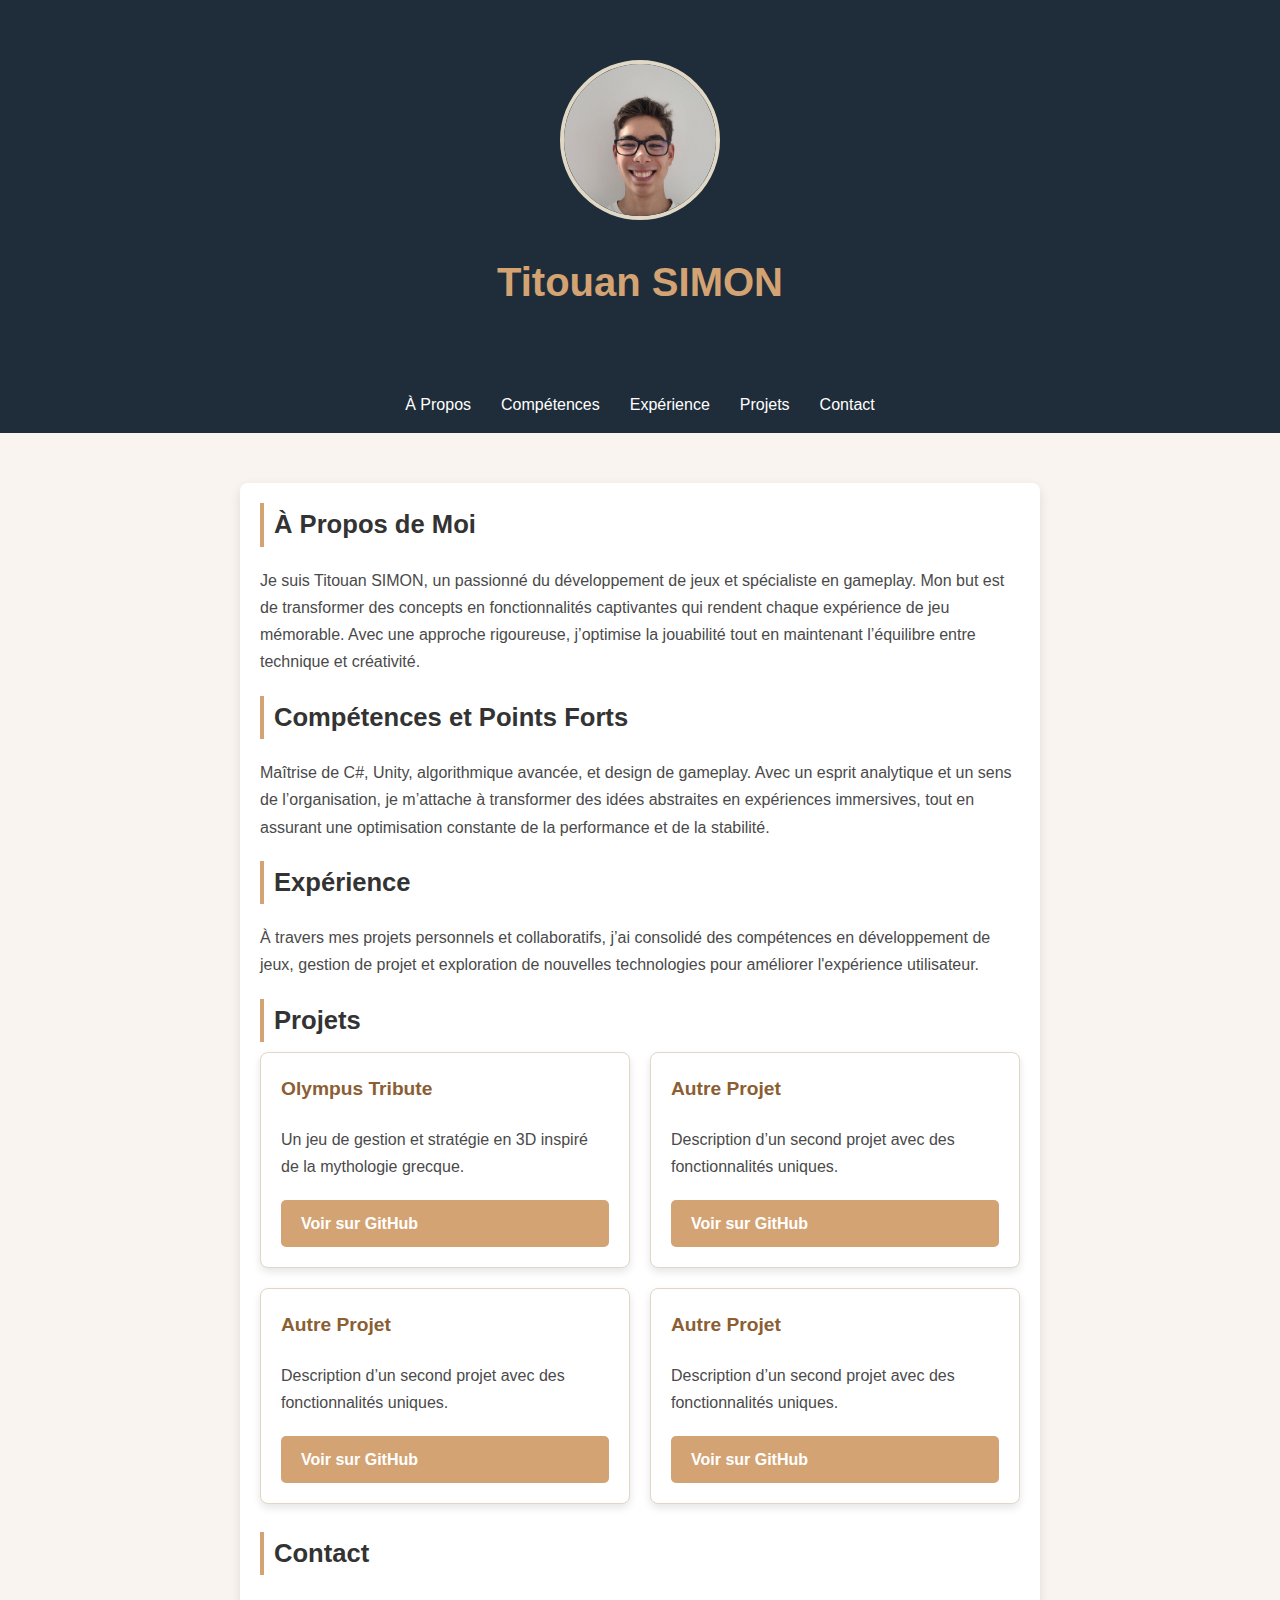
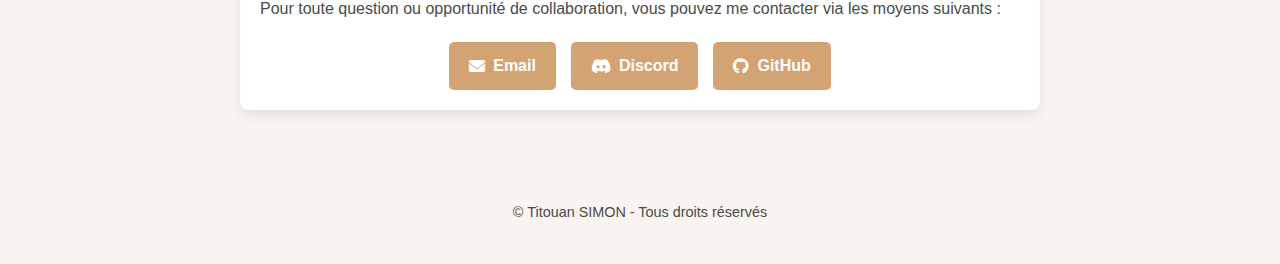
==== templates/index.html @ 2f60e069 "Initial commit" ====
<!DOCTYPE html>
<html lang="fr">
<head>
    <meta charset="UTF-8">
    <meta name="viewport" content="width=device-width, initial-scale=1.0">
    <title>Profil de Titouan Simon</title>
    <link rel="stylesheet" href="..\static\css\style.css">
    <link rel="stylesheet" href="https://cdnjs.cloudflare.com/ajax/libs/font-awesome/6.0.0-beta3/css/all.min.css">

</head>
<body>

    <!-- En-tête -->
    <header>
        <div class="header-container">
            <!-- <img src="..\static\IMG\avatar.jpg" alt="Photo de Titouan" class="avatar"> -->
            <img src="..\static\IMG\avatar.jpg" alt="Photo de Titouan" class="avatar">
            <h1>Titouan SIMON</h1>
            <!--<h2>Gameplay Programmer</h2> -->
            <!--<p>Concepteur de mécanismes de jeu immersifs, je mets en avant rigueur, créativité et précision pour offrir des expériences de jeu captivantes.</p>
         -->
        </div>
        <nav>
            <ul class="menu">
                <li><a href="#about">À Propos</a></li>
                <li><a href="#skills">Compétences</a></li>
                <li><a href="#experience">Expérience</a></li>
                <li><a href="#projects">Projets</a></li>
                <li><a href="#contact">Contact</a></li>
            </ul>
        </nav>
    </header>

    <main class="container">

        <!-- Section À Propos -->
        <section id="about" class="box">
            <h3>À Propos de Moi</h3>
            <p>Je suis Titouan SIMON, un passionné du développement de jeux et spécialiste en gameplay. Mon but est de transformer des concepts en fonctionnalités captivantes qui rendent chaque expérience de jeu mémorable. Avec une approche rigoureuse, j’optimise la jouabilité tout en maintenant l’équilibre entre technique et créativité.</p>
        </section>

        <!-- Section Compétences -->
        <section id="skills" class="box">
            <h3>Compétences et Points Forts</h3>
            <p>Maîtrise de C#, Unity, algorithmique avancée, et design de gameplay. Avec un esprit analytique et un sens de l’organisation, je m’attache à transformer des idées abstraites en expériences immersives, tout en assurant une optimisation constante de la performance et de la stabilité.</p>
        </section>

        <!-- Section Expérience -->
        <section id="experience" class="box">
            <h3>Expérience</h3>
            <p>À travers mes projets personnels et collaboratifs, j’ai consolidé des compétences en développement de jeux, gestion de projet et exploration de nouvelles technologies pour améliorer l'expérience utilisateur.</p>
        </section>

        <!-- Section Projets -->
        <section id="projects" class="box">
            <h3>Projets</h3>
            <div class="projects-container">
                <div class="project-item">
                    <h4>Olympus Tribute</h4>
                    <p>Un jeu de gestion et stratégie en 3D inspiré de la mythologie grecque.</p>
                    <a href="https://github.com/ton-github/olympus-tribute" target="_blank" class="button">Voir sur GitHub</a>
                </div>
                <div class="project-item">
                    <h4>Autre Projet</h4>
                    <p>Description d’un second projet avec des fonctionnalités uniques.</p>
                    <a href="https://github.com/ton-github/second-project" target="_blank" class="button">Voir sur GitHub</a>
                </div>
                <!-- Ajoute d'autres projets ici -->
                <div class="project-item">
                    <h4>Autre Projet</h4>
                    <p>Description d’un second projet avec des fonctionnalités uniques.</p>
                    <a href="https://github.com/ton-github/second-project" target="_blank" class="button">Voir sur GitHub</a>
                </div>
                <div class="project-item">
                    <h4>Autre Projet</h4>
                    <p>Description d’un second projet avec des fonctionnalités uniques.</p>
                    <a href="https://github.com/ton-github/second-project" target="_blank" class="button">Voir sur GitHub</a>
                </div>
            </div>
        </section>
        <br>
        <!-- Section Contact -->
        <section id="contact" class="box">
            <h3>Contact</h3>
            <p>Pour toute question ou opportunité de collaboration, vous pouvez me contacter via les moyens suivants :</p>
            <div class="contact-options">
                <!-- <a href="https://www.linkedin.com/in/ton-linkedin" target="_blank" class="button">
                    <i class="fab fa-linkedin"></i> LinkedIn
                </a> -->
                <a href="mailto:ton-email@example.com" class="button">
                    <i class="fas fa-envelope"></i> Email
                </a>
                <a href="https://discordapp.com/users/votre-discord-id" target="_blank" class="button">
                    <i class="fab fa-discord"></i> Discord
                </a>
                <a href="https://github.com/ton-github" target="_blank" class="button">
                    <i class="fab fa-github"></i> GitHub
                </a>
            </div>
        </section>

    </main>
    <footer>
        <p>&copy; Titouan SIMON - Tous droits réservés</p>
    </footer>
</body>
</html>
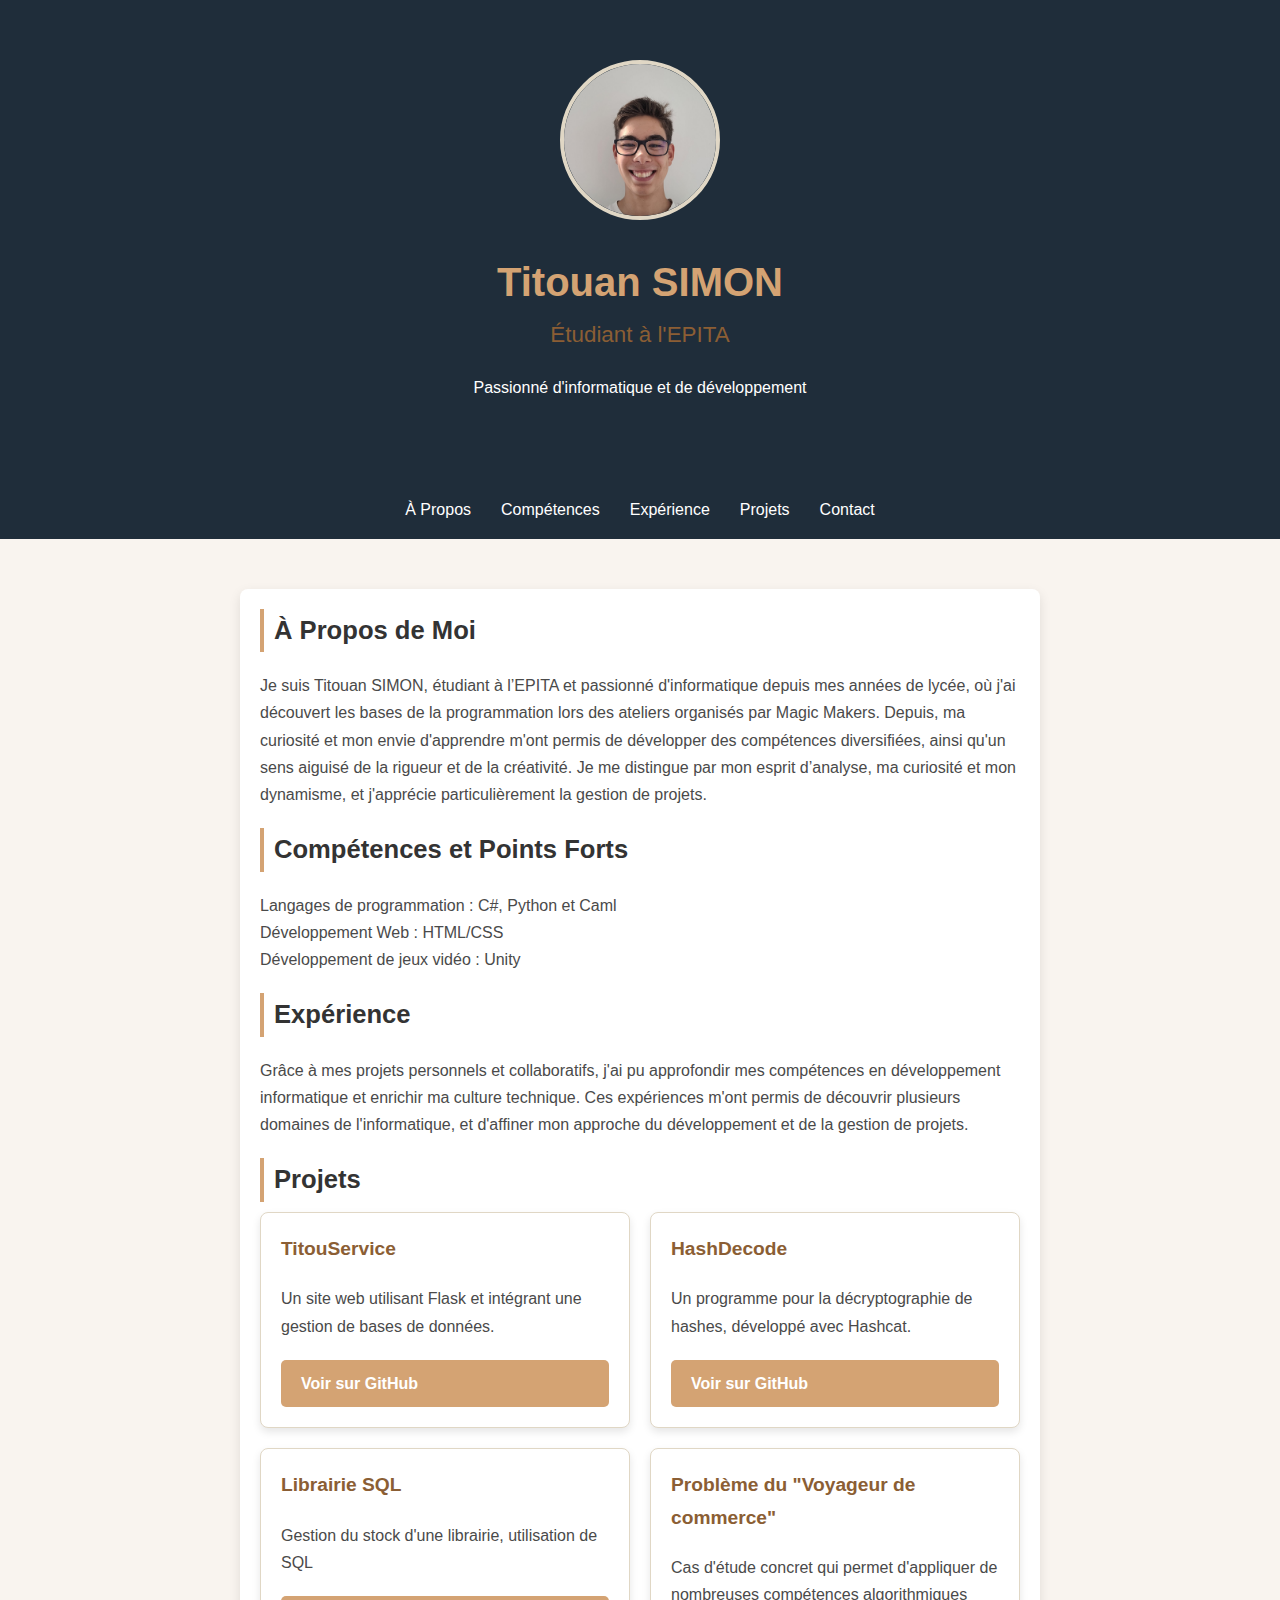
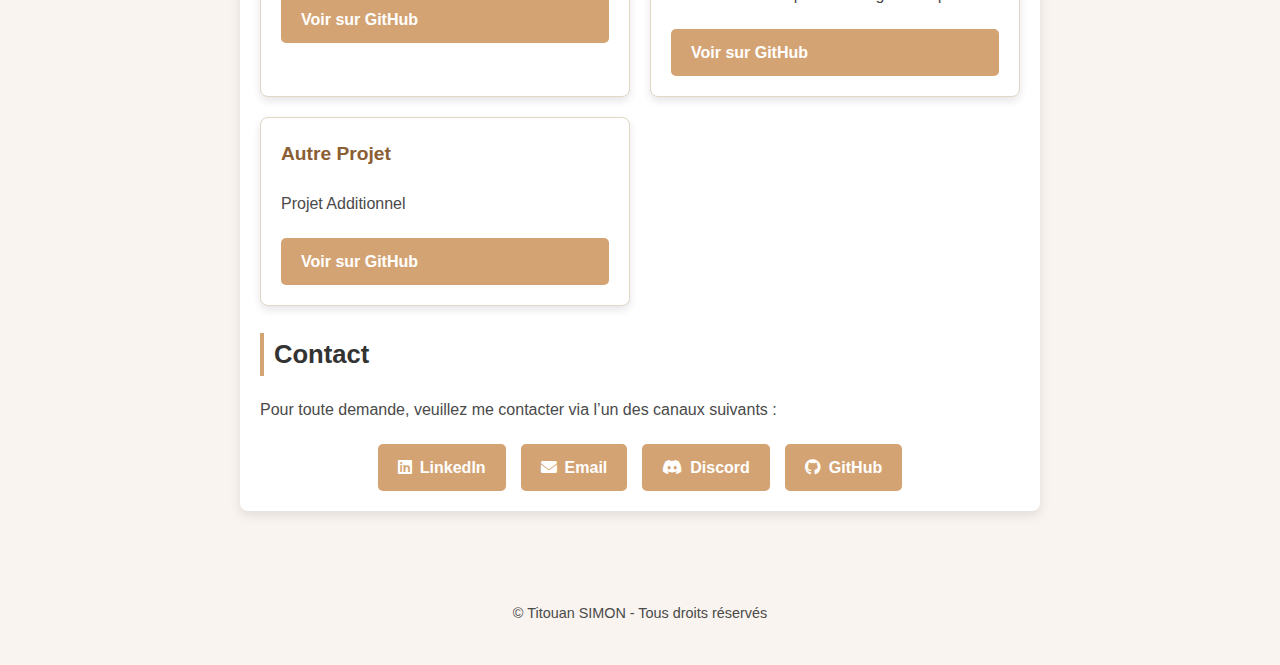
==== commit fb4a3a9f: "Commit-8" ====
--- a/templates/index.html
+++ b/templates/index.html
@@ -16,9 +16,8 @@
             <!-- <img src="..\static\IMG\avatar.jpg" alt="Photo de Titouan" class="avatar"> -->
             <img src="..\static\IMG\avatar.jpg" alt="Photo de Titouan" class="avatar">
             <h1>Titouan SIMON</h1>
-            <!--<h2>Gameplay Programmer</h2> -->
-            <!--<p>Concepteur de mécanismes de jeu immersifs, je mets en avant rigueur, créativité et précision pour offrir des expériences de jeu captivantes.</p>
-         -->
+           <h2>Étudiant à l'EPITA</h2>
+           <p>Passionné d'informatique et de développement</p>
         </div>
         <nav>
             <ul class="menu">
@@ -36,19 +35,27 @@
         <!-- Section À Propos -->
         <section id="about" class="box">
             <h3>À Propos de Moi</h3>
-            <p>Je suis Titouan SIMON, un passionné du développement de jeux et spécialiste en gameplay. Mon but est de transformer des concepts en fonctionnalités captivantes qui rendent chaque expérience de jeu mémorable. Avec une approche rigoureuse, j’optimise la jouabilité tout en maintenant l’équilibre entre technique et créativité.</p>
+            <p>Je suis Titouan SIMON, étudiant à l’EPITA et passionné d'informatique depuis mes années de lycée, où j'ai découvert les bases de la programmation lors des ateliers organisés par Magic Makers.
+                Depuis, ma curiosité et mon envie d'apprendre m'ont permis de développer des compétences diversifiées, ainsi qu'un sens aiguisé de la rigueur et de la créativité.
+                Je me distingue par mon esprit d’analyse, ma curiosité et mon dynamisme, et j'apprécie particulièrement la gestion de projets.</p>
         </section>
 
         <!-- Section Compétences -->
         <section id="skills" class="box">
             <h3>Compétences et Points Forts</h3>
-            <p>Maîtrise de C#, Unity, algorithmique avancée, et design de gameplay. Avec un esprit analytique et un sens de l’organisation, je m’attache à transformer des idées abstraites en expériences immersives, tout en assurant une optimisation constante de la performance et de la stabilité.</p>
+            <p>
+                Langages de programmation : C#, Python et Caml
+                <br>Développement Web : HTML/CSS
+                <br>Développement de jeux vidéo : Unity
+            </p>
         </section>
 
         <!-- Section Expérience -->
         <section id="experience" class="box">
             <h3>Expérience</h3>
-            <p>À travers mes projets personnels et collaboratifs, j’ai consolidé des compétences en développement de jeux, gestion de projet et exploration de nouvelles technologies pour améliorer l'expérience utilisateur.</p>
+            <p>
+                Grâce à mes projets personnels et collaboratifs, j'ai pu approfondir mes compétences en développement informatique et enrichir ma culture technique. Ces expériences m'ont permis de découvrir plusieurs domaines de l'informatique, et d'affiner mon approche du développement et de la gestion de projets.
+            </p>
         </section>
 
         <!-- Section Projets -->
@@ -56,25 +63,29 @@
             <h3>Projets</h3>
             <div class="projects-container">
                 <div class="project-item">
-                    <h4>Olympus Tribute</h4>
-                    <p>Un jeu de gestion et stratégie en 3D inspiré de la mythologie grecque.</p>
-                    <a href="https://github.com/ton-github/olympus-tribute" target="_blank" class="button">Voir sur GitHub</a>
+                    <h4>TitouService</h4>
+                    <p>Un site web utilisant Flask et intégrant une gestion de bases de données.</p>
+                    <a href="https://github.com/titou4n/TService" target="_blank" class="button">Voir sur GitHub</a>
+                </div>
+                <div class="project-item">
+                    <h4>HashDecode</h4>
+                    <p>Un programme pour la décryptographie de hashes, développé avec Hashcat.</p>
+                    <a href="https://github.com/ton-github/second-project" target="_blank" class="button">Voir sur GitHub</a>
+                </div>
+                <div class="project-item">
+                    <h4>Librairie SQL</h4>
+                    <p>Gestion du stock d'une librairie, utilisation de SQL</p>
+                    <a href="https://github.com/titou4n/NSI_Projet_2_Voyageur_de_Commerce" target="_blank" class="button">Voir sur GitHub</a>
+                </div>
+                <div class="project-item">
+                    <h4>Problème du "Voyageur de commerce"</h4>
+                    <p>Cas d'étude concret qui permet d'appliquer de nombreuses compétences algorithmiques</p>
+                    <a href="https://github.com/titou4n/NSI_Projet_2_Voyageur_de_Commerce" target="_blank" class="button">Voir sur GitHub</a>
                 </div>
                 <div class="project-item">
                     <h4>Autre Projet</h4>
-                    <p>Description d’un second projet avec des fonctionnalités uniques.</p>
-                    <a href="https://github.com/ton-github/second-project" target="_blank" class="button">Voir sur GitHub</a>
-                </div>
-                <!-- Ajoute d'autres projets ici -->
-                <div class="project-item">
-                    <h4>Autre Projet</h4>
-                    <p>Description d’un second projet avec des fonctionnalités uniques.</p>
-                    <a href="https://github.com/ton-github/second-project" target="_blank" class="button">Voir sur GitHub</a>
-                </div>
-                <div class="project-item">
-                    <h4>Autre Projet</h4>
-                    <p>Description d’un second projet avec des fonctionnalités uniques.</p>
-                    <a href="https://github.com/ton-github/second-project" target="_blank" class="button">Voir sur GitHub</a>
+                    <p>Projet Additionnel</p>
+                    <a href="https://github.com/titou4n/NSI_Projet_1_Librairie" target="_blank" class="button">Voir sur GitHub</a>
                 </div>
             </div>
         </section>
@@ -82,18 +93,18 @@
         <!-- Section Contact -->
         <section id="contact" class="box">
             <h3>Contact</h3>
-            <p>Pour toute question ou opportunité de collaboration, vous pouvez me contacter via les moyens suivants :</p>
+            <p>Pour toute demande, veuillez me contacter via l’un des canaux suivants :</p>
             <div class="contact-options">
-                <!-- <a href="https://www.linkedin.com/in/ton-linkedin" target="_blank" class="button">
+                <a href="https://www.linkedin.com/in/titouan-simon-14b6b2343" target="_blank" class="button">
                     <i class="fab fa-linkedin"></i> LinkedIn
-                </a> -->
-                <a href="mailto:ton-email@example.com" class="button">
+                </a>
+                <a href="mailto:titouan.simon.pro@gmail.com" class="button">
                     <i class="fas fa-envelope"></i> Email
                 </a>
-                <a href="https://discordapp.com/users/votre-discord-id" target="_blank" class="button">
+                <a href="https://discordapp.com/users/556179903146491908" target="_blank" class="button">
                     <i class="fab fa-discord"></i> Discord
                 </a>
-                <a href="https://github.com/ton-github" target="_blank" class="button">
+                <a href="https://github.com/titou4n/" target="_blank" class="button">
                     <i class="fab fa-github"></i> GitHub
                 </a>
             </div>
